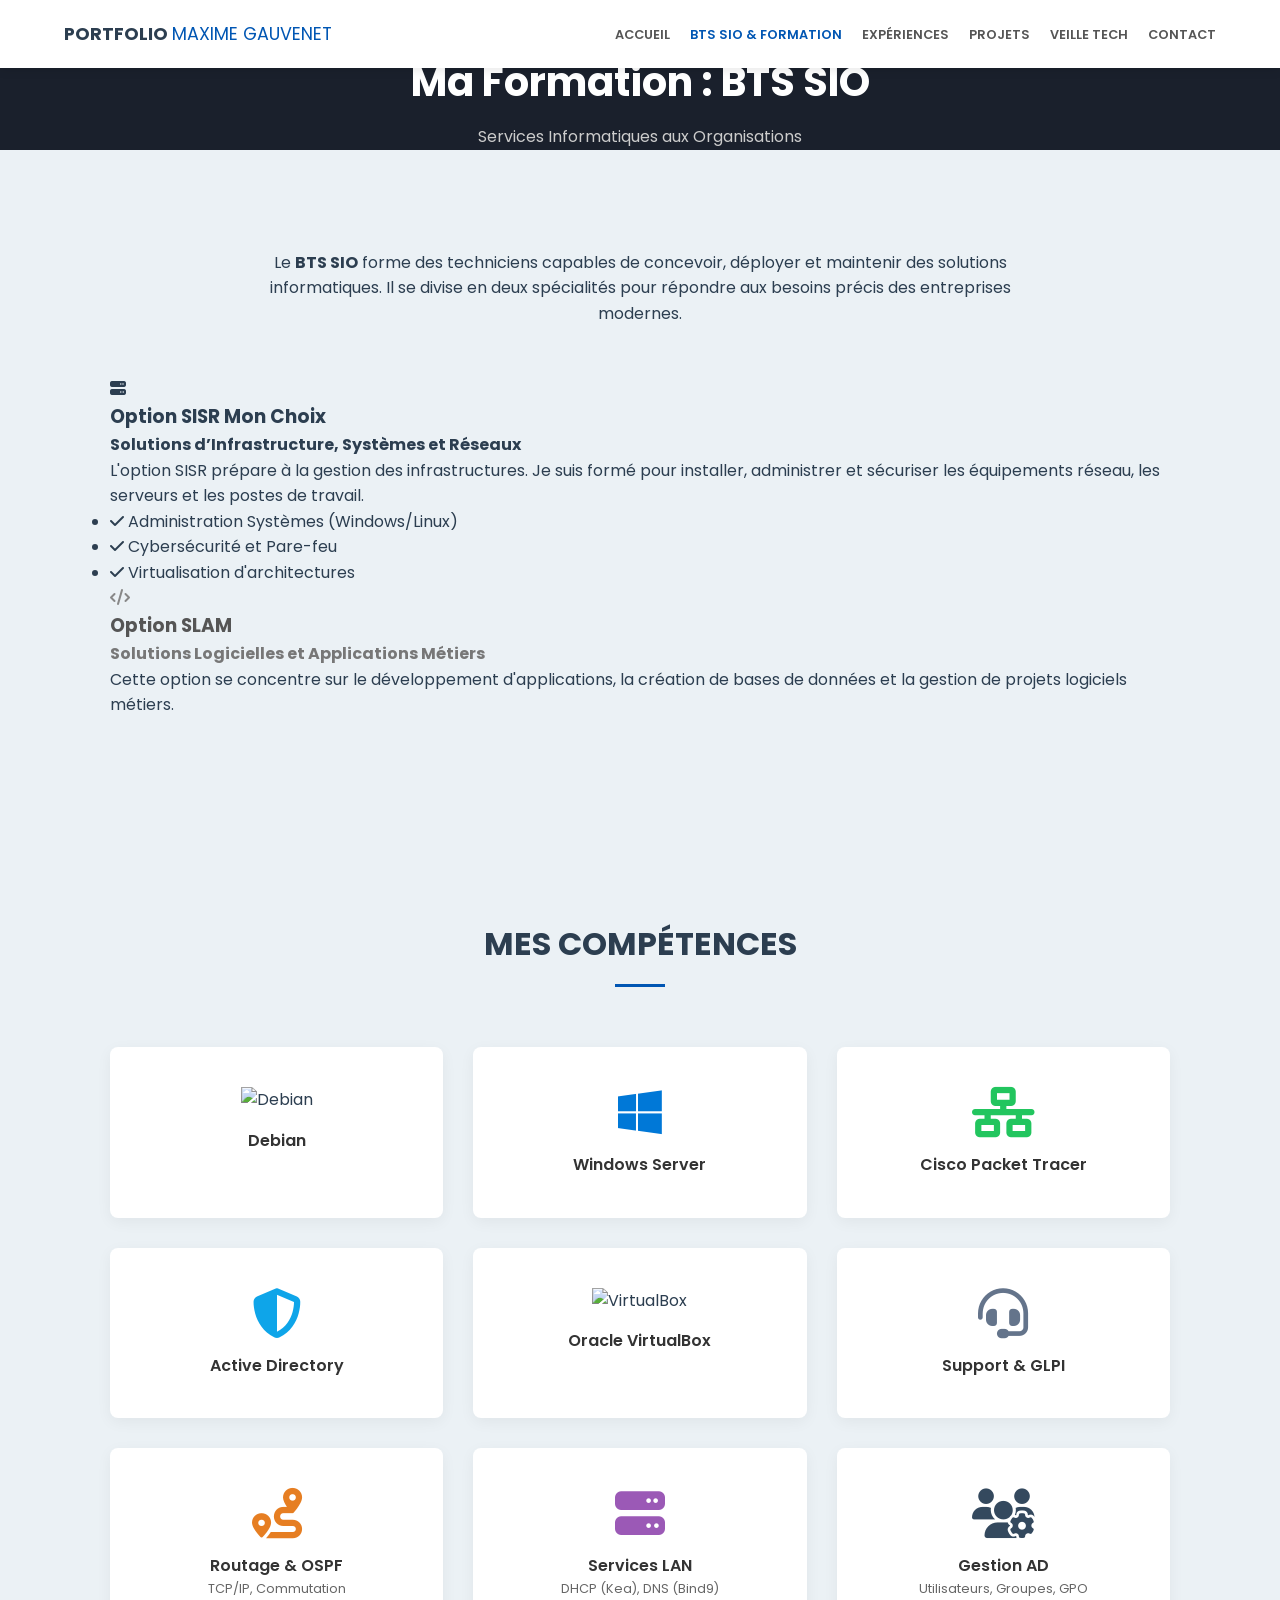
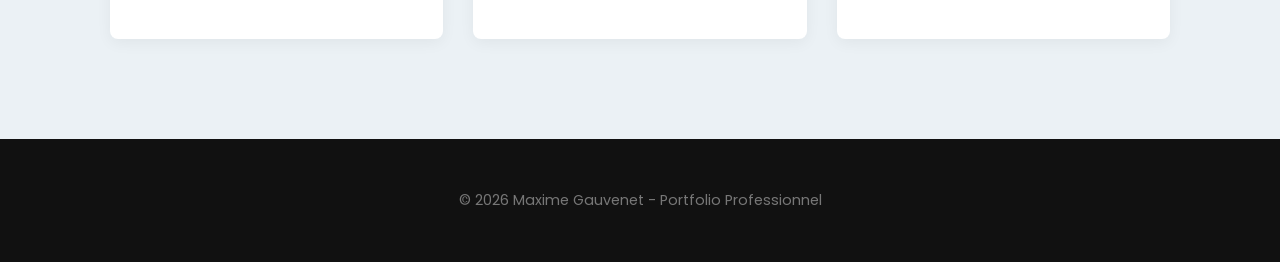
==== bts-sio.html @ 25371d7c "Add bts-sio.html for portfolio section" ====
<!DOCTYPE html>
<html lang="fr">
<head>
    <meta charset="UTF-8">
    <meta name="viewport" content="width=device-width, initial-scale=1.0">
    <title>Portfolio | Maxime GAUVENET - Formation</title>
    <link rel="stylesheet" href="style.css">
    <link href="https://fonts.googleapis.com/css2?family=Poppins:wght@300;400;600;700&display=swap" rel="stylesheet">
    <link rel="stylesheet" href="https://cdnjs.cloudflare.com/ajax/libs/font-awesome/6.4.0/css/all.min.css">
</head>
<body class="bg-alt">

    <nav class="navbar">
        <div class="logo">Portfolio <span>Maxime GAUVENET</span></div>
        <ul class="nav-links">
            <li><a href="index.html">ACCUEIL</a></li>
            <li><a href="bts-sio.html" style="color: var(--primary);">BTS SIO & FORMATION</a></li>
            <li><a href="experiences.html">EXPÉRIENCES</a></li>
            <li><a href="projets.html">PROJETS</a></li>
            <li><a href="veille.html">VEILLE TECH</a></li>
            <li><a href="contact.html" class="btn-nav">CONTACT</a></li>
        </ul>
    </nav>

    <section class="page-header bg-dark">
        <div class="container text-center">
            <h1 style="color: white; font-size: 2.5rem; margin-top: 50px;">Ma Formation : BTS SIO</h1>
            <p style="color: #ccc; margin-top: 10px;">Services Informatiques aux Organisations</p>
        </div>
    </section>

    <section class="section-padding">
        <div class="container">
            <div class="formation-intro" style="text-align: center; max-width: 800px; margin: 0 auto 50px auto;">
                <p>Le <strong>BTS SIO</strong> forme des techniciens capables de concevoir, déployer et maintenir des solutions informatiques. Il se divise en deux spécialités pour répondre aux besoins précis des entreprises modernes.</p>
            </div>
            
            <div class="formation-cards">
                <div class="formation-card highlighted-card">
                    <div class="card-icon"><i class="fas fa-server"></i></div>
                    <h3>Option SISR <span class="badge">Mon Choix</span></h3>
                    <h4>Solutions d’Infrastructure, Systèmes et Réseaux</h4>
                    <p>L'option SISR prépare à la gestion des infrastructures. Je suis formé pour installer, administrer et sécuriser les équipements réseau, les serveurs et les postes de travail.</p>
                    <ul class="formation-skills">
                        <li><i class="fas fa-check"></i> Administration Systèmes (Windows/Linux)</li>
                        <li><i class="fas fa-check"></i> Cybersécurité et Pare-feu</li>
                        <li><i class="fas fa-check"></i> Virtualisation d'architectures</li>
                    </ul>
                </div>
                
                <div class="formation-card">
                    <div class="card-icon" style="color: #888;"><i class="fas fa-code"></i></div>
                    <h3 style="color: #555;">Option SLAM</h3>
                    <h4 style="color: #777;">Solutions Logicielles et Applications Métiers</h4>
                    <p>Cette option se concentre sur le développement d'applications, la création de bases de données et la gestion de projets logiciels métiers.</p>
                </div>
            </div>
        </div>
    </section>

    <section class="section-padding bg-light">
        <div class="container text-center">
            <h2 class="section-title">Mes Compétences</h2>
            
            <div class="skills-grid">
                <div class="skill-card">
                    <img src="https://www.debian.org/logos/openlogo-nd-100.png" alt="Debian">
                    <span>Debian</span>
                </div>
                <div class="skill-card">
                    <i class="fab fa-windows" style="color:#0078d7"></i>
                    <span>Windows Server</span>
                </div>
                <div class="skill-card">
                    <i class="fas fa-network-wired" style="color:#22c55e"></i>
                    <span>Cisco Packet Tracer</span>
                </div>
                <div class="skill-card">
                    <i class="fas fa-shield-alt" style="color:#0ea5e9"></i>
                    <span>Active Directory</span>
                </div>
                <div class="skill-card">
                    <img src="https://upload.wikimedia.org/wikipedia/commons/d/d5/Virtualbox_logo.png" alt="VirtualBox">
                    <span>Oracle VirtualBox</span>
                </div>
                <div class="skill-card">
                    <i class="fas fa-headset" style="color:#64748b"></i>
                    <span>Support & GLPI</span>
                </div>
                <div class="skill-card">
                    <i class="fas fa-route" style="color:#e67e22"></i>
                    <span>Routage & OSPF<br><span style="font-size:0.8rem;font-weight:400;color:#666;">TCP/IP, Commutation</span></span>
                </div>
                <div class="skill-card">
                    <i class="fas fa-server" style="color:#9b59b6"></i>
                    <span>Services LAN<br><span style="font-size:0.8rem;font-weight:400;color:#666;">DHCP (Kea), DNS (Bind9)</span></span>
                </div>
                <div class="skill-card">
                    <i class="fas fa-users-cog" style="color:#34495e"></i>
                    <span>Gestion AD<br><span style="font-size:0.8rem;font-weight:400;color:#666;">Utilisateurs, Groupes, GPO</span></span>
                </div>
            </div>
        </div>
    </section>

    <footer>
        <p>&copy; 2026 Maxime Gauvenet - Portfolio Professionnel</p>
    </footer>

</body>
</html>
---- style.css ----
:root {
    --primary: #0056b3;
    --text: #2c3e50;
    --bg-light: #f4f7f6;
    --white: #ffffff;
}

* { margin: 0; padding: 0; box-sizing: border-box; scroll-behavior: smooth; }

body { font-family: 'Poppins', sans-serif; color: var(--text); line-height: 1.6; background: var(--bg-light); }

.container { max-width: 1100px; margin: auto; padding: 0 20px; }
.section-padding { padding: 100px 0; }
.bg-alt { background-color: #ebf1f5; }
.text-center { text-align: center; }

/* NAVBAR */
.navbar {
    position: fixed; top: 0; width: 100%; display: flex; justify-content: space-between;
    padding: 20px 5%; background: white; z-index: 1000; box-shadow: 0 2px 10px rgba(0,0,0,0.1);
}
.logo { font-weight: 700; text-transform: uppercase; font-size: 1.1rem; }
.logo span { color: var(--primary); font-weight: 400; }
.nav-links { display: flex; gap: 20px; list-style: none; align-items: center; }
.nav-links a { font-size: 0.8rem; font-weight: 600; text-decoration: none; color: #555; text-transform: uppercase; }
.nav-links a:hover { color: var(--primary); }

/* HERO : Image réseau plus visible (opacité réduite) */
.hero {
    height: 100vh; position: relative;
    background: url('https://images.unsplash.com/photo-1544197150-b99a580bb7a8?auto=format&fit=crop&w=1920&q=80') center/cover fixed;
    display: flex; align-items: center; justify-content: center; text-align: center; color: white;
}
.hero-overlay {
    position: absolute; top: 0; left: 0; width: 100%; height: 100%;
    background: rgba(0, 0, 0, 0.45); /* OPACITÉ RÉDUITE ICI POUR MIEUX VOIR LE FOND */
}
.hero-content { position: relative; z-index: 1; }
.hero h1 { font-size: 3.5rem; margin-bottom: 20px; font-weight: 700; }
.hero p { font-size: 1.2rem; max-width: 800px; margin-bottom: 40px; margin-left: auto; margin-right: auto; }

/* BOUTONS HERO */
.hero-btns { display: flex; gap: 20px; justify-content: center; }
.btn-primary { background: var(--primary); color: white; padding: 15px 35px; border-radius: 5px; text-decoration: none; font-weight: 600; transition: 0.3s; }
.btn-secondary { border: 2px solid white; color: white; padding: 13px 35px; border-radius: 5px; text-decoration: none; font-weight: 600; transition: 0.3s; }
.btn-primary:hover { background: #004494; }
.btn-secondary:hover { background: white; color: black; }

/* TITRES */
.section-title { font-size: 2rem; margin-bottom: 60px; text-transform: uppercase; position: relative; text-align: center; }
.section-title::after { content: ''; display: block; width: 50px; height: 3px; background: var(--primary); margin: 15px auto 0; }
.section-subtitle { text-align: center; margin-bottom: 40px; font-size: 1.1rem; max-width: 800px; margin-left: auto; margin-right: auto; }
.sub-section-title { font-size: 1.5rem; color: var(--primary); border-bottom: 2px solid #ddd; padding-bottom: 10px; margin-bottom: 30px; }

/* SKILLS : Grille propre */
.skills-grid { display: grid; grid-template-columns: repeat(3, 1fr); gap: 30px; margin-top: 20px; }
.skill-card { background: white; padding: 40px 20px; border-radius: 8px; box-shadow: 0 4px 15px rgba(0,0,0,0.05); text-align: center; }
.skill-card i { font-size: 50px; margin-bottom: 15px; }
.skill-card img { width: 50px; height: 50px; object-fit: contain; margin-bottom: 15px; }
.skill-card span { display: block; font-weight: 600; color: #333; }

/* EXPÉRIENCES PROFESSIONNELLES (Design Propre) */
.experience-list { display: flex; flex-direction: column; gap: 25px; }
.experience-card { background: white; border-radius: 8px; box-shadow: 0 4px 15px rgba(0,0,0,0.05); padding: 30px; border-left: 5px solid var(--primary); }
.work-card { border-left-color: #f59e0b; /* Jaune pour différencier l'emploi du stage */ } 
.exp-header { display: flex; align-items: center; gap: 20px; margin-bottom: 20px; border-bottom: 1px solid #eee; padding-bottom: 15px; }
.exp-logo { width: 60px; height: 60px; object-fit: cover; border-radius: 4px; }
.exp-title h4 { font-size: 1.2rem; color: #2c3e50; margin-bottom: 5px; }
.exp-date { font-size: 0.9rem; color: #7f8c8d; font-weight: 600; }
.exp-body p { margin-bottom: 10px; }
.exp-body ul { padding-left: 20px; color: #555; }
.exp-body li { margin-bottom: 8px; }

/* --- AJOUTS POUR LES PROJETS --- */
.project-list { display: grid; grid-template-columns: repeat(auto-fit, minmax(350px, 1fr)); gap: 30px; }
.project-simple-card { position: relative; padding-top: 50px; }
.project-icon { 
    position: absolute; top: -20px; left: 30px; 
    background: var(--primary); color: white; 
    width: 50px; height: 50px; border-radius: 8px; 
    display: flex; align-items: center; justify-content: center; 
    font-size: 1.5rem; box-shadow: 0 4px 10px rgba(0,86,179,0.3);
}
.project-simple-card h3 { color: #1e293b; margin-bottom: 15px; }
.project-simple-card ul { padding-left: 0; margin-top: 15px; list-style: none; }
.project-simple-card li { margin-bottom: 10px; color: #555; font-size: 0.95rem; display: flex; gap: 10px; align-items: flex-start; }
.project-simple-card li i { color: #22c55e; margin-top: 4px; }

/* Style pour l'image ajoutée dans la carte projet */
.project-img-demo {
    width: 100%;
    height: 180px;
    object-fit: cover;
    border-radius: 8px;
    margin-bottom: 20px;
    box-shadow: 0 2px 5px rgba(0,0,0,0.1);
}

/* --- AJOUTS POUR LA VEILLE TECHNOLOGIQUE --- */
.veille-intro { border-left: 5px solid var(--primary); margin-bottom: 40px; padding: 30px 40px; }
.veille-header { display: flex; align-items: center; gap: 20px; margin-bottom: 30px; border-bottom: 1px solid #eee; padding-bottom: 20px; }
.veille-icon { font-size: 2.5rem; color: var(--primary); }
.veille-header h3 { font-size: 1.8rem; color: #1e293b; margin-bottom: 5px; }
.veille-subtitle { font-size: 1rem; color: #64748b; font-weight: 600; }

.veille-content { display: flex; flex-direction: column; gap: 25px; }
.veille-text-block h4 { color: var(--primary); margin-bottom: 10px; font-size: 1.1rem; }
.veille-text-block p { text-align: justify; color: #475569; }
.veille-text-block ul { padding-left: 20px; margin-top: 10px; color: #475569; }
.veille-text-block li { margin-bottom: 8px; }

.veille-articles-grid { display: grid; grid-template-columns: repeat(auto-fit, minmax(300px, 1fr)); gap: 30px; }
.veille-article-card { 
    background: white; padding: 30px; border-radius: 12px; 
    border-top: 4px solid var(--primary); box-shadow: 0 4px 20px rgba(0,0,0,0.05); 
    display: flex; flex-direction: column; transition: transform 0.3s ease, box-shadow 0.3s ease; 
}
.veille-article-card:hover { transform: translateY(-5px); box-shadow: 0 8px 30px rgba(0,0,0,0.1); }

.article-date { 
    display: inline-block; background: #e0f2fe; color: #0284c7; 
    padding: 6px 16px; border-radius: 20px; font-size: 0.8rem; 
    font-weight: 700; margin-bottom: 20px; align-self: flex-start; text-transform: uppercase;
}
.veille-article-card h4 { font-size: 1.2rem; color: #1e293b; margin-bottom: 15px; line-height: 1.4; }
.article-source { font-size: 0.85rem; color: #64748b; font-weight: 600; margin-bottom: 15px; }
.article-desc { font-size: 0.95rem; color: #475569; margin-bottom: 25px; flex-grow: 1; text-align: justify; line-height: 1.6; }

.article-link { 
    color: var(--primary); font-weight: 600; font-size: 0.9rem; 
    text-decoration: none; display: inline-flex; align-items: center; gap: 8px; 
    transition: 0.2s;
}
.article-link:hover { color: #003d80; gap: 12px; }

/* --- AJOUTS IMAGES PROJETS ET VEILLE --- */
.project-img-demo {
    width: 100%;
    height: 250px;
    object-fit: cover;
    border-radius: 8px;
    margin: 20px 0;
    box-shadow: 0 4px 10px rgba(0,0,0,0.1);
}

.veille-img {
    width: 100%;
    max-height: 350px;
    object-fit: cover;
    border-radius: 8px;
    margin: 30px 0;
    box-shadow: 0 4px 15px rgba(0,0,0,0.1);
}

.contact-links {
    display: flex;
    justify-content: center;
    align-items: center;
    gap: 30px;
    margin-top: 30px;
    flex-wrap: wrap;
}

.contact-links a {
    color: white;
    text-decoration: none;
    font-size: 1.1rem;
    transition: 0.3s;
}

.contact-links a:hover {
    color: var(--primary);
}

/* Style spécifique pour le bouton CV */
.btn-cv {
    background: var(--primary);
    padding: 12px 25px;
    border-radius: 5px;
    font-weight: 600;
    display: inline-flex;
    align-items: center;
    gap: 10px;
    border: 2px solid var(--primary);
}

.btn-cv:hover {
    background: transparent !important;
    color: white !important;
}

/* --- SECTION A PROPOS (2 COLONNES) --- */
.about-layout {
    display: flex;
    gap: 40px;
    align-items: center;
    flex-wrap: wrap;
    margin-top: 30px;
}

.about-text {
    flex: 1;
    min-width: 300px;
    text-align: left;
}

.about-stats {
    flex: 1;
    min-width: 300px;
    display: grid;
    grid-template-columns: repeat(2, 1fr);
    gap: 20px;
}

.stat-box {
    background: var(--alt);
    padding: 25px 15px;
    border-radius: 10px;
    text-align: center;
    box-shadow: 0 4px 10px rgba(0,0,0,0.05);
    border-bottom: 3px solid var(--primary);
}

.stat-box i {
    font-size: 2rem;
    color: var(--primary);
    margin-bottom: 10px;
}

.stat-box h3 {
    font-size: 1.8rem;
    margin: 5px 0;
    color: var(--dark);
}

.stat-box p {
    font-size: 0.9rem;
    margin: 0;
    color: #666;
    font-weight: 600;
}

/* --- EXPERIENCES : METAS & ACTIVITES --- */
.job-meta {
    display: flex;
    justify-content: space-between;
    align-items: center;
    flex-wrap: wrap;
    margin-bottom: 15px;
    border-bottom: 1px solid #eee;
    padding-bottom: 10px;
}

.company-link {
    color: var(--primary);
    text-decoration: none;
    font-size: 0.9rem;
    font-weight: 600;
    display: flex;
    align-items: center;
    gap: 5px;
}

.company-link:hover {
    text-decoration: underline;
}

.activity-list {
    display: flex;
    flex-direction: column;
    gap: 15px;
}

.activity-item {
    display: flex;
    align-items: center;
    gap: 15px;
    background: #fdfdfd;
    padding: 10px;
    border-radius: 8px;
    border: 1px solid #f0f0f0;
}

.activity-item img {
    width: 90px;
    height: 70px;
    object-fit: cover;
    border-radius: 5px;
}

.activity-item p {
    margin: 0;
    font-size: 0.95rem;
}

/* --- EXPERIENCES : SOUS-SECTIONS INFOMAX --- */
.custom-subtitle {
    margin-top: 30px;
    margin-bottom: 15px;
    color: var(--dark);
    font-size: 1.1rem;
    border-left: 3px solid var(--primary);
    padding-left: 10px;
}

.gallery-grid {
    display: grid;
    grid-template-columns: repeat(auto-fit, minmax(150px, 1fr));
    gap: 15px;
}

.gallery-grid img {
    width: 100%;
    height: 150px;
    object-fit: cover;
    border-radius: 8px;
    box-shadow: 0 2px 5px rgba(0,0,0,0.1);
}

.tools-grid {
    display: grid;
    grid-template-columns: repeat(auto-fit, minmax(120px, 1fr));
    gap: 15px;
}

.tool-card {
    background: #fff;
    padding: 10px;
    border-radius: 8px;
    border: 1px solid #eee;
    text-align: center;
    display: flex;
    flex-direction: column;
    align-items: center;
    gap: 10px;
}

.tool-card img {
    width: 60px;
    height: 60px;
    object-fit: contain;
}

.tool-card span {
    font-size: 0.85rem;
    font-weight: 600;
}

/* --- VEILLE : BOUTON RSS --- */
.btn-rss {
    background-color: #f26522; /* Couleur officielle RSS */
    color: white;
    padding: 8px 15px;
    border-radius: 5px;
    text-decoration: none;
    font-weight: bold;
    font-size: 0.9rem;
    display: inline-flex;
    align-items: center;
    gap: 8px;
    transition: 0.3s;
}

.btn-rss:hover {
    background-color: #d9561b;
    color: white;
}

/* Rendre l'image de la veille de nouveau propre si nécessaire */
.veille-img {
    width: 100%;
    max-height: 350px;
    object-fit: cover;
    border-radius: 8px;
    margin: 30px 0;
    box-shadow: 0 4px 15px rgba(0,0,0,0.1);
}

/* CLASSE POUR CACHER LES INFOS SENSIBLES */
.redacted { color: #e74c3c; font-weight: bold; background: #fadbd8; padding: 2px 6px; border-radius: 3px; }

/* BTS CARDS */
.bts-options { display: grid; grid-template-columns: 1fr 1fr; gap: 40px; }
.bts-card { background: white; border-radius: 10px; overflow: hidden; box-shadow: 0 5px 15px rgba(0,0,0,0.05); }
.bts-card img { width: 100%; height: 250px; object-fit: cover; }
.bts-card h3 { padding: 20px; color: var(--primary); }
.bts-card p { padding: 0 20px 20px; font-size: 0.95rem; text-align: justify; }

/* DIVERS */
.info-block, .project-simple-card { background: white; padding: 40px; border-radius: 8px; box-shadow: 0 2px 10px rgba(0,0,0,0.05); }
.timeline { border-left: 3px solid var(--primary); padding-left: 30px; text-align: left; max-width: 800px; margin: auto; }
.timeline-item { margin-bottom: 40px; }
.timeline-date { font-weight: 700; color: var(--primary); }

.bg-dark { background: #1a202c; color: white; }
.contact-links { display: flex; justify-content: center; gap: 40px; margin-top: 30px; }
.contact-links a { color: white; text-decoration: none; font-size: 1.2rem; }

footer { padding: 50px; background: #111; color: #777; text-align: center; font-size: 0.9rem; }
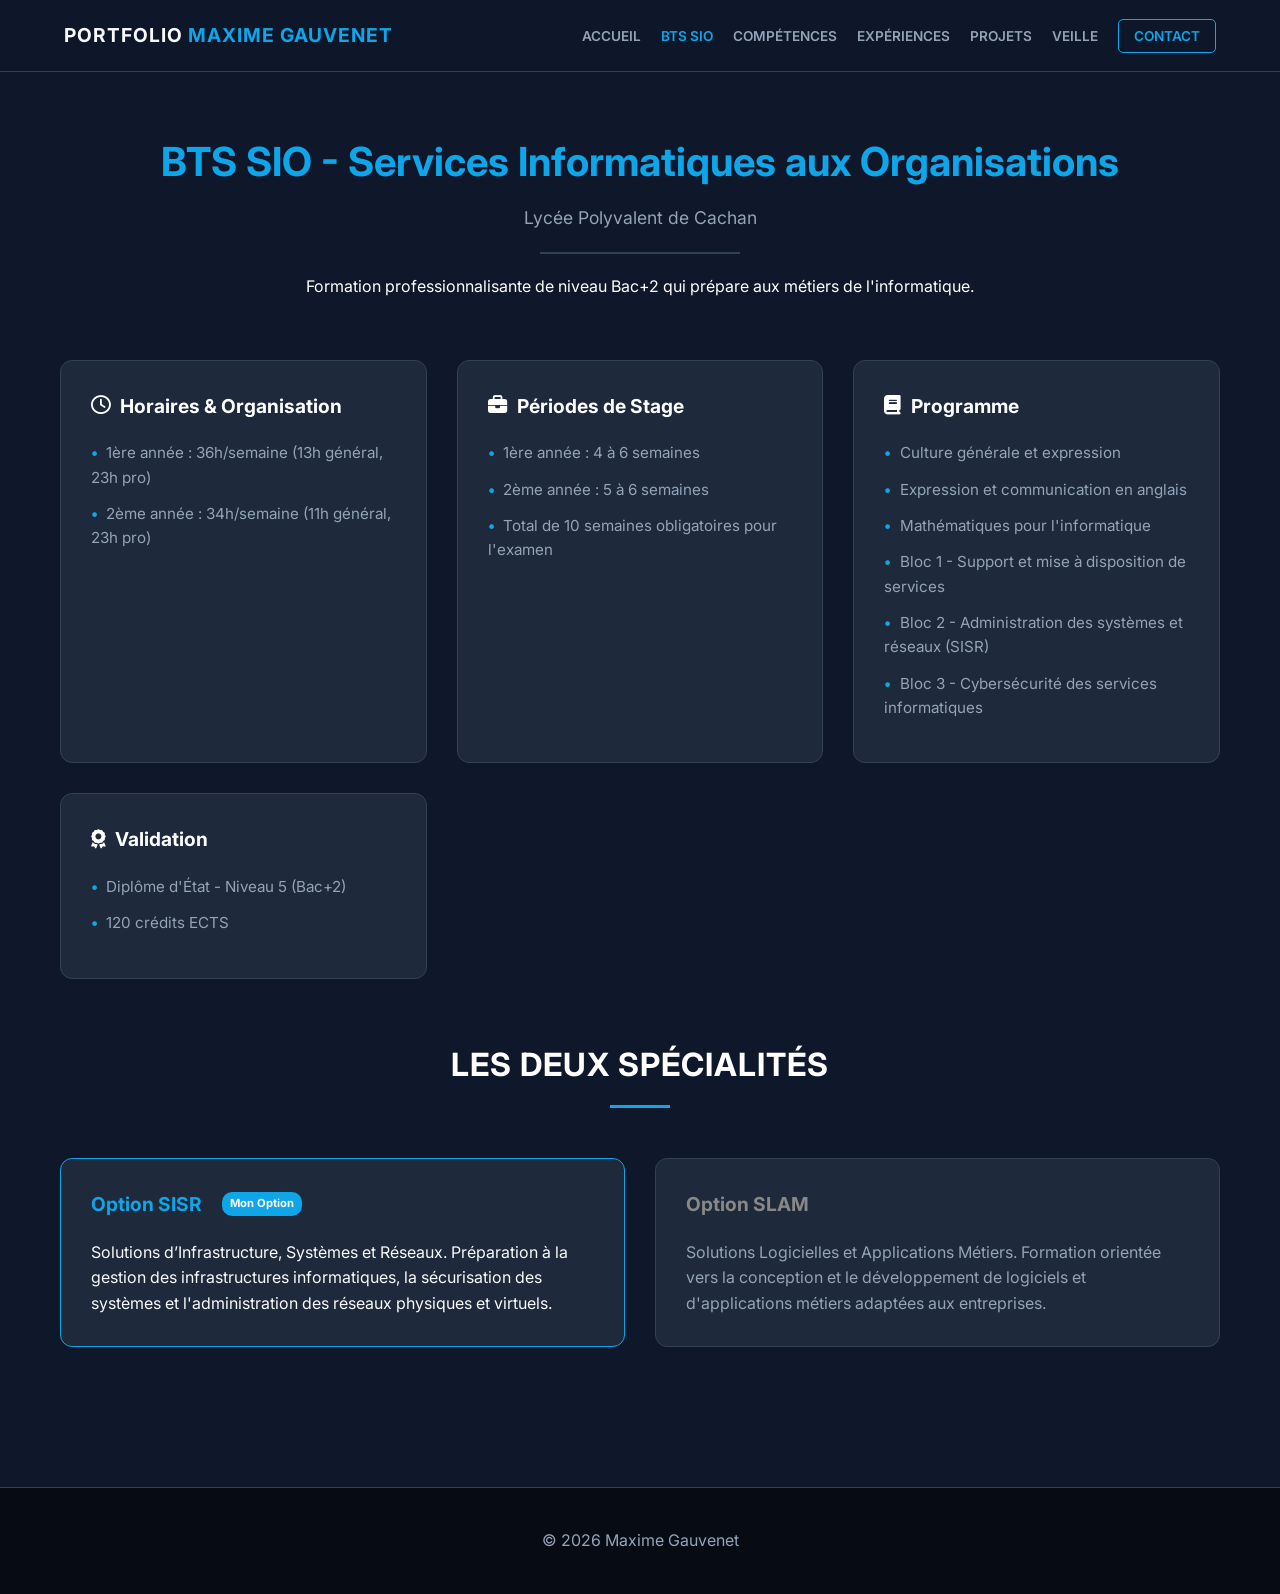
==== commit 47a999c6: "Update title and content for BTS SIO page" ====
--- a/bts-sio.html
+++ b/bts-sio.html
@@ -3,109 +3,84 @@
 <head>
     <meta charset="UTF-8">
     <meta name="viewport" content="width=device-width, initial-scale=1.0">
-    <title>Portfolio | Maxime GAUVENET - Formation</title>
+    <title>Portfolio | Maxime GAUVENET - BTS SIO</title>
     <link rel="stylesheet" href="style.css">
-    <link href="https://fonts.googleapis.com/css2?family=Poppins:wght@300;400;600;700&display=swap" rel="stylesheet">
     <link rel="stylesheet" href="https://cdnjs.cloudflare.com/ajax/libs/font-awesome/6.4.0/css/all.min.css">
 </head>
-<body class="bg-alt">
+<body>
 
     <nav class="navbar">
         <div class="logo">Portfolio <span>Maxime GAUVENET</span></div>
         <ul class="nav-links">
             <li><a href="index.html">ACCUEIL</a></li>
-            <li><a href="bts-sio.html" style="color: var(--primary);">BTS SIO & FORMATION</a></li>
+            <li><a href="bts-sio.html" class="active">BTS SIO</a></li>
+            <li><a href="competences.html">COMPÉTENCES</a></li>
             <li><a href="experiences.html">EXPÉRIENCES</a></li>
             <li><a href="projets.html">PROJETS</a></li>
-            <li><a href="veille.html">VEILLE TECH</a></li>
+            <li><a href="veille.html">VEILLE</a></li>
             <li><a href="contact.html" class="btn-nav">CONTACT</a></li>
         </ul>
     </nav>
 
-    <section class="page-header bg-dark">
-        <div class="container text-center">
-            <h1 style="color: white; font-size: 2.5rem; margin-top: 50px;">Ma Formation : BTS SIO</h1>
-            <p style="color: #ccc; margin-top: 10px;">Services Informatiques aux Organisations</p>
-        </div>
-    </section>
+    <section class="section-padding" style="margin-top: 50px;">
+        <div class="container">
+            <div style="text-align: center; margin-bottom: 60px;">
+                <h1 style="font-size: 2.5rem; color: var(--primary);">BTS SIO - Services Informatiques aux Organisations</h1>
+                <p style="color: var(--text-muted); font-size: 1.1rem; margin-top: 10px;">Lycée Polyvalent de Cachan</p>
+                <hr style="width: 200px; border: 1px solid var(--border); margin: 20px auto;">
+                <p style="color: white;">Formation professionnalisante de niveau Bac+2 qui prépare aux métiers de l'informatique.</p>
+            </div>
 
-    <section class="section-padding">
-        <div class="container">
-            <div class="formation-intro" style="text-align: center; max-width: 800px; margin: 0 auto 50px auto;">
-                <p>Le <strong>BTS SIO</strong> forme des techniciens capables de concevoir, déployer et maintenir des solutions informatiques. Il se divise en deux spécialités pour répondre aux besoins précis des entreprises modernes.</p>
-            </div>
-            
-            <div class="formation-cards">
-                <div class="formation-card highlighted-card">
-                    <div class="card-icon"><i class="fas fa-server"></i></div>
-                    <h3>Option SISR <span class="badge">Mon Choix</span></h3>
-                    <h4>Solutions d’Infrastructure, Systèmes et Réseaux</h4>
-                    <p>L'option SISR prépare à la gestion des infrastructures. Je suis formé pour installer, administrer et sécuriser les équipements réseau, les serveurs et les postes de travail.</p>
-                    <ul class="formation-skills">
-                        <li><i class="fas fa-check"></i> Administration Systèmes (Windows/Linux)</li>
-                        <li><i class="fas fa-check"></i> Cybersécurité et Pare-feu</li>
-                        <li><i class="fas fa-check"></i> Virtualisation d'architectures</li>
+            <div class="formation-blocks">
+                <div class="formation-block">
+                    <h3><i class="far fa-clock"></i> Horaires & Organisation</h3>
+                    <ul>
+                        <li>1ère année : 36h/semaine (13h général, 23h pro)</li>
+                        <li>2ème année : 34h/semaine (11h général, 23h pro)</li>
                     </ul>
                 </div>
-                
-                <div class="formation-card">
-                    <div class="card-icon" style="color: #888;"><i class="fas fa-code"></i></div>
-                    <h3 style="color: #555;">Option SLAM</h3>
-                    <h4 style="color: #777;">Solutions Logicielles et Applications Métiers</h4>
-                    <p>Cette option se concentre sur le développement d'applications, la création de bases de données et la gestion de projets logiciels métiers.</p>
+                <div class="formation-block">
+                    <h3><i class="fas fa-briefcase"></i> Périodes de Stage</h3>
+                    <ul>
+                        <li>1ère année : 4 à 6 semaines</li>
+                        <li>2ème année : 5 à 6 semaines</li>
+                        <li>Total de 10 semaines obligatoires pour l'examen</li>
+                    </ul>
+                </div>
+                <div class="formation-block">
+                    <h3><i class="fas fa-book"></i> Programme</h3>
+                    <ul>
+                        <li>Culture générale et expression</li>
+                        <li>Expression et communication en anglais</li>
+                        <li>Mathématiques pour l'informatique</li>
+                        <li>Bloc 1 - Support et mise à disposition de services</li>
+                        <li>Bloc 2 - Administration des systèmes et réseaux (SISR)</li>
+                        <li>Bloc 3 - Cybersécurité des services informatiques</li>
+                    </ul>
+                </div>
+                <div class="formation-block">
+                    <h3><i class="fas fa-award"></i> Validation</h3>
+                    <ul>
+                        <li>Diplôme d'État - Niveau 5 (Bac+2)</li>
+                        <li>120 crédits ECTS</li>
+                    </ul>
+                </div>
+            </div>
+
+            <h2 class="section-title">Les deux spécialités</h2>
+            <div class="formation-blocks" style="grid-template-columns: 1fr 1fr;">
+                <div class="formation-block" style="border-color: var(--primary);">
+                    <h3 style="color: var(--primary);">Option SISR <span style="background:var(--primary);color:white;font-size:0.7rem;padding:3px 8px;border-radius:10px;margin-left:10px;">Mon Option</span></h3>
+                    <p>Solutions d’Infrastructure, Systèmes et Réseaux. Préparation à la gestion des infrastructures informatiques, la sécurisation des systèmes et l'administration des réseaux physiques et virtuels.</p>
+                </div>
+                <div class="formation-block">
+                    <h3 style="color: #888;">Option SLAM</h3>
+                    <p style="color: var(--text-muted);">Solutions Logicielles et Applications Métiers. Formation orientée vers la conception et le développement de logiciels et d'applications métiers adaptées aux entreprises.</p>
                 </div>
             </div>
         </div>
     </section>
 
-    <section class="section-padding bg-light">
-        <div class="container text-center">
-            <h2 class="section-title">Mes Compétences</h2>
-            
-            <div class="skills-grid">
-                <div class="skill-card">
-                    <img src="https://www.debian.org/logos/openlogo-nd-100.png" alt="Debian">
-                    <span>Debian</span>
-                </div>
-                <div class="skill-card">
-                    <i class="fab fa-windows" style="color:#0078d7"></i>
-                    <span>Windows Server</span>
-                </div>
-                <div class="skill-card">
-                    <i class="fas fa-network-wired" style="color:#22c55e"></i>
-                    <span>Cisco Packet Tracer</span>
-                </div>
-                <div class="skill-card">
-                    <i class="fas fa-shield-alt" style="color:#0ea5e9"></i>
-                    <span>Active Directory</span>
-                </div>
-                <div class="skill-card">
-                    <img src="https://upload.wikimedia.org/wikipedia/commons/d/d5/Virtualbox_logo.png" alt="VirtualBox">
-                    <span>Oracle VirtualBox</span>
-                </div>
-                <div class="skill-card">
-                    <i class="fas fa-headset" style="color:#64748b"></i>
-                    <span>Support & GLPI</span>
-                </div>
-                <div class="skill-card">
-                    <i class="fas fa-route" style="color:#e67e22"></i>
-                    <span>Routage & OSPF<br><span style="font-size:0.8rem;font-weight:400;color:#666;">TCP/IP, Commutation</span></span>
-                </div>
-                <div class="skill-card">
-                    <i class="fas fa-server" style="color:#9b59b6"></i>
-                    <span>Services LAN<br><span style="font-size:0.8rem;font-weight:400;color:#666;">DHCP (Kea), DNS (Bind9)</span></span>
-                </div>
-                <div class="skill-card">
-                    <i class="fas fa-users-cog" style="color:#34495e"></i>
-                    <span>Gestion AD<br><span style="font-size:0.8rem;font-weight:400;color:#666;">Utilisateurs, Groupes, GPO</span></span>
-                </div>
-            </div>
-        </div>
-    </section>
-
-    <footer>
-        <p>&copy; 2026 Maxime Gauvenet - Portfolio Professionnel</p>
-    </footer>
-
+    <footer><p>&copy; 2026 Maxime Gauvenet</p></footer>
 </body>
 </html>
--- a/style.css
+++ b/style.css
@@ -1,399 +1,131 @@
+@import url('https://fonts.googleapis.com/css2?family=Inter:wght@300;400;500;600;700&display=swap');
+
 :root {
-    --primary: #0056b3;
-    --text: #2c3e50;
-    --bg-light: #f4f7f6;
-    --white: #ffffff;
+    --primary: #0ea5e9; /* Bleu cyan moderne */
+    --primary-hover: #0284c7;
+    --bg-dark: #0f172a; /* Fond principal très sombre */
+    --bg-card: #1e293b; /* Fond des cartes un peu plus clair */
+    --text-main: #f8fafc; /* Texte blanc cassé */
+    --text-muted: #94a3b8; /* Texte gris clair */
+    --border: #334155;
 }
 
-* { margin: 0; padding: 0; box-sizing: border-box; scroll-behavior: smooth; }
+* { margin: 0; padding: 0; box-sizing: border-box; scroll-behavior: smooth; font-family: 'Inter', sans-serif; }
 
-body { font-family: 'Poppins', sans-serif; color: var(--text); line-height: 1.6; background: var(--bg-light); }
+body { background-color: var(--bg-dark); color: var(--text-main); line-height: 1.6; }
 
-.container { max-width: 1100px; margin: auto; padding: 0 20px; }
-.section-padding { padding: 100px 0; }
-.bg-alt { background-color: #ebf1f5; }
+.container { max-width: 1200px; margin: auto; padding: 0 20px; }
+.section-padding { padding: 80px 0; }
 .text-center { text-align: center; }
+.bg-alt { background-color: #0b1120; } /* Variante de fond */
 
-/* NAVBAR */
-.navbar {
-    position: fixed; top: 0; width: 100%; display: flex; justify-content: space-between;
-    padding: 20px 5%; background: white; z-index: 1000; box-shadow: 0 2px 10px rgba(0,0,0,0.1);
-}
-.logo { font-weight: 700; text-transform: uppercase; font-size: 1.1rem; }
-.logo span { color: var(--primary); font-weight: 400; }
+/* NAVBAR SOMBRE */
+.navbar { position: fixed; top: 0; width: 100%; display: flex; justify-content: space-between; padding: 20px 5%; background: rgba(15, 23, 42, 0.95); backdrop-filter: blur(10px); z-index: 1000; border-bottom: 1px solid var(--border); }
+.logo { font-weight: 700; text-transform: uppercase; font-size: 1.2rem; letter-spacing: 1px; }
+.logo span { color: var(--primary); }
 .nav-links { display: flex; gap: 20px; list-style: none; align-items: center; }
-.nav-links a { font-size: 0.8rem; font-weight: 600; text-decoration: none; color: #555; text-transform: uppercase; }
-.nav-links a:hover { color: var(--primary); }
+.nav-links a { font-size: 0.85rem; font-weight: 600; text-decoration: none; color: var(--text-muted); text-transform: uppercase; transition: 0.3s; }
+.nav-links a:hover, .nav-links a.active { color: var(--primary); }
+.btn-nav { border: 1px solid var(--primary); padding: 8px 15px; border-radius: 5px; color: var(--primary) !important; }
+.btn-nav:hover { background: var(--primary); color: white !important; }
 
-/* HERO : Image réseau plus visible (opacité réduite) */
-.hero {
-    height: 100vh; position: relative;
-    background: url('https://images.unsplash.com/photo-1544197150-b99a580bb7a8?auto=format&fit=crop&w=1920&q=80') center/cover fixed;
-    display: flex; align-items: center; justify-content: center; text-align: center; color: white;
-}
-.hero-overlay {
-    position: absolute; top: 0; left: 0; width: 100%; height: 100%;
-    background: rgba(0, 0, 0, 0.45); /* OPACITÉ RÉDUITE ICI POUR MIEUX VOIR LE FOND */
-}
+/* HERO / ACCUEIL */
+.hero { height: 100vh; position: relative; background: url('https://images.unsplash.com/photo-1550751827-4bd374c3f58b?auto=format&fit=crop&w=1920&q=80') center/cover fixed; display: flex; align-items: center; justify-content: center; text-align: center; }
+.hero-overlay { position: absolute; top: 0; left: 0; width: 100%; height: 100%; background: rgba(15, 23, 42, 0.8); }
 .hero-content { position: relative; z-index: 1; }
 .hero h1 { font-size: 3.5rem; margin-bottom: 20px; font-weight: 700; }
-.hero p { font-size: 1.2rem; max-width: 800px; margin-bottom: 40px; margin-left: auto; margin-right: auto; }
+.hero p { font-size: 1.2rem; color: var(--text-muted); margin-bottom: 40px; }
+.hero-btns { display: flex; gap: 20px; justify-content: center; flex-wrap: wrap; }
+.btn-primary, .btn-secondary, .btn-cv { padding: 12px 25px; border-radius: 5px; font-weight: 600; text-decoration: none; transition: 0.3s; display: inline-flex; align-items: center; gap: 10px; }
+.btn-primary { background: var(--primary); color: white; border: 1px solid var(--primary); }
+.btn-primary:hover { background: var(--primary-hover); }
+.btn-secondary { background: transparent; color: white; border: 1px solid var(--text-muted); }
+.btn-secondary:hover { border-color: white; }
+.btn-cv { background: transparent; color: var(--primary); border: 1px solid var(--primary); }
+.btn-cv:hover { background: rgba(14, 165, 233, 0.1); }
 
-/* BOUTONS HERO */
-.hero-btns { display: flex; gap: 20px; justify-content: center; }
-.btn-primary { background: var(--primary); color: white; padding: 15px 35px; border-radius: 5px; text-decoration: none; font-weight: 600; transition: 0.3s; }
-.btn-secondary { border: 2px solid white; color: white; padding: 13px 35px; border-radius: 5px; text-decoration: none; font-weight: 600; transition: 0.3s; }
-.btn-primary:hover { background: #004494; }
-.btn-secondary:hover { background: white; color: black; }
+/* TITRES DE SECTIONS */
+.section-title { font-size: 2rem; margin-bottom: 50px; text-transform: uppercase; letter-spacing: 1px; color: white; text-align: center; }
+.section-title::after { content: ''; display: block; width: 60px; height: 3px; background: var(--primary); margin: 15px auto 0; }
+.sub-section-title { font-size: 1.5rem; color: var(--primary); margin-bottom: 30px; border-bottom: 1px solid var(--border); padding-bottom: 10px; }
 
-/* TITRES */
-.section-title { font-size: 2rem; margin-bottom: 60px; text-transform: uppercase; position: relative; text-align: center; }
-.section-title::after { content: ''; display: block; width: 50px; height: 3px; background: var(--primary); margin: 15px auto 0; }
-.section-subtitle { text-align: center; margin-bottom: 40px; font-size: 1.1rem; max-width: 800px; margin-left: auto; margin-right: auto; }
-.sub-section-title { font-size: 1.5rem; color: var(--primary); border-bottom: 2px solid #ddd; padding-bottom: 10px; margin-bottom: 30px; }
+/* À PROPOS (Stats) */
+.about-layout { display: flex; gap: 40px; align-items: center; flex-wrap: wrap; }
+.about-text { flex: 1; min-width: 300px; color: var(--text-muted); }
+.about-stats { flex: 1; min-width: 300px; display: grid; grid-template-columns: repeat(2, 1fr); gap: 20px; }
+.stat-box { background: var(--bg-card); padding: 30px 20px; border-radius: 10px; text-align: center; border: 1px solid var(--border); }
+.stat-box i { font-size: 2.5rem; color: var(--primary); margin-bottom: 15px; }
+.stat-box h3 { font-size: 2rem; margin: 0; color: white; }
+.stat-box p { font-size: 0.9rem; color: var(--text-muted); text-transform: uppercase; margin-top: 5px; }
 
-/* SKILLS : Grille propre */
-.skills-grid { display: grid; grid-template-columns: repeat(3, 1fr); gap: 30px; margin-top: 20px; }
-.skill-card { background: white; padding: 40px 20px; border-radius: 8px; box-shadow: 0 4px 15px rgba(0,0,0,0.05); text-align: center; }
-.skill-card i { font-size: 50px; margin-bottom: 15px; }
-.skill-card img { width: 50px; height: 50px; object-fit: contain; margin-bottom: 15px; }
-.skill-card span { display: block; font-weight: 600; color: #333; }
+/* BTS SIO - INSPIRATION MAMADOU */
+.formation-blocks { display: grid; grid-template-columns: repeat(auto-fit, minmax(350px, 1fr)); gap: 30px; margin-bottom: 60px; }
+.formation-block { background: var(--bg-card); padding: 30px; border-radius: 12px; border: 1px solid var(--border); }
+.formation-block h3 { color: white; margin-bottom: 20px; display: flex; align-items: center; gap: 10px; font-size: 1.2rem; }
+.formation-block ul { list-style: none; padding-left: 0; color: var(--text-muted); }
+.formation-block li { margin-bottom: 12px; font-size: 0.95rem; }
+.formation-block li::before { content: '•'; color: var(--primary); font-weight: bold; display: inline-block; width: 1em; }
 
-/* EXPÉRIENCES PROFESSIONNELLES (Design Propre) */
-.experience-list { display: flex; flex-direction: column; gap: 25px; }
-.experience-card { background: white; border-radius: 8px; box-shadow: 0 4px 15px rgba(0,0,0,0.05); padding: 30px; border-left: 5px solid var(--primary); }
-.work-card { border-left-color: #f59e0b; /* Jaune pour différencier l'emploi du stage */ } 
-.exp-header { display: flex; align-items: center; gap: 20px; margin-bottom: 20px; border-bottom: 1px solid #eee; padding-bottom: 15px; }
-.exp-logo { width: 60px; height: 60px; object-fit: cover; border-radius: 4px; }
-.exp-title h4 { font-size: 1.2rem; color: #2c3e50; margin-bottom: 5px; }
-.exp-date { font-size: 0.9rem; color: #7f8c8d; font-weight: 600; }
-.exp-body p { margin-bottom: 10px; }
-.exp-body ul { padding-left: 20px; color: #555; }
-.exp-body li { margin-bottom: 8px; }
+/* COMPÉTENCES */
+.skills-grid { display: grid; grid-template-columns: repeat(3, 1fr); gap: 30px; margin-top: 30px; }
+.skill-card { background: var(--bg-card); padding: 40px 20px; border-radius: 12px; text-align: center; border: 1px solid var(--border); transition: 0.3s; }
+.skill-card:hover { border-color: var(--primary); transform: translateY(-5px); }
+.skill-card i { font-size: 50px; margin-bottom: 20px; color: white; }
+.skill-card img { width: 50px; height: 50px; object-fit: contain; margin-bottom: 20px; }
+.skill-card span { display: block; font-weight: 600; color: white; font-size: 1.1rem; }
 
-/* --- AJOUTS POUR LES PROJETS --- */
-.project-list { display: grid; grid-template-columns: repeat(auto-fit, minmax(350px, 1fr)); gap: 30px; }
-.project-simple-card { position: relative; padding-top: 50px; }
-.project-icon { 
-    position: absolute; top: -20px; left: 30px; 
-    background: var(--primary); color: white; 
-    width: 50px; height: 50px; border-radius: 8px; 
-    display: flex; align-items: center; justify-content: center; 
-    font-size: 1.5rem; box-shadow: 0 4px 10px rgba(0,86,179,0.3);
-}
-.project-simple-card h3 { color: #1e293b; margin-bottom: 15px; }
-.project-simple-card ul { padding-left: 0; margin-top: 15px; list-style: none; }
-.project-simple-card li { margin-bottom: 10px; color: #555; font-size: 0.95rem; display: flex; gap: 10px; align-items: flex-start; }
-.project-simple-card li i { color: #22c55e; margin-top: 4px; }
+/* EXPÉRIENCES - NOUVEAU LAYOUT DES TACHES */
+.experience-list { display: flex; flex-direction: column; gap: 40px; }
+.experience-card { background: var(--bg-card); border-radius: 12px; padding: 30px; border: 1px solid var(--border); }
+.exp-header { display: flex; align-items: center; gap: 20px; margin-bottom: 20px; }
+.exp-logo { width: 60px; height: 60px; object-fit: contain; background: white; padding: 5px; border-radius: 8px; }
+.exp-title h4 { font-size: 1.3rem; color: white; margin-bottom: 5px; }
+.exp-date { font-size: 0.9rem; color: var(--primary); font-weight: 600; }
+.job-meta { display: flex; justify-content: space-between; margin-bottom: 30px; padding-bottom: 15px; border-bottom: 1px solid var(--border); }
+.job-meta a { color: var(--primary); text-decoration: none; }
 
-/* Style pour l'image ajoutée dans la carte projet */
-.project-img-demo {
-    width: 100%;
-    height: 180px;
-    object-fit: cover;
-    border-radius: 8px;
-    margin-bottom: 20px;
-    box-shadow: 0 2px 5px rgba(0,0,0,0.1);
-}
+/* NOUVEAU : Tâches en mode colonne (Texte en haut, Image non-zoomée en bas) */
+.activity-list { display: grid; grid-template-columns: 1fr; gap: 30px; }
+.activity-item { background: rgba(0,0,0,0.2); padding: 20px; border-radius: 10px; border: 1px solid var(--border); }
+.activity-item p { margin-bottom: 20px; font-size: 1rem; color: #cbd5e1; }
+/* object-fit: contain et un fond sombre empêche le zoom/découpage de tes photos de PC ! */
+.activity-item img, .gallery-grid img { width: 100%; max-height: 400px; object-fit: contain; background: #000; border-radius: 8px; }
 
-/* --- AJOUTS POUR LA VEILLE TECHNOLOGIQUE --- */
-.veille-intro { border-left: 5px solid var(--primary); margin-bottom: 40px; padding: 30px 40px; }
-.veille-header { display: flex; align-items: center; gap: 20px; margin-bottom: 30px; border-bottom: 1px solid #eee; padding-bottom: 20px; }
-.veille-icon { font-size: 2.5rem; color: var(--primary); }
-.veille-header h3 { font-size: 1.8rem; color: #1e293b; margin-bottom: 5px; }
-.veille-subtitle { font-size: 1rem; color: #64748b; font-weight: 600; }
+.gallery-grid { display: grid; grid-template-columns: repeat(auto-fit, minmax(250px, 1fr)); gap: 20px; }
+.tools-grid { display: flex; gap: 20px; flex-wrap: wrap; }
+.tool-card { background: rgba(0,0,0,0.2); padding: 15px; border-radius: 8px; text-align: center; border: 1px solid var(--border); width: 150px; }
+.tool-card img { width: 50px; height: 50px; object-fit: contain; margin-bottom: 10px; border-radius: 4px; }
 
-.veille-content { display: flex; flex-direction: column; gap: 25px; }
-.veille-text-block h4 { color: var(--primary); margin-bottom: 10px; font-size: 1.1rem; }
-.veille-text-block p { text-align: justify; color: #475569; }
-.veille-text-block ul { padding-left: 20px; margin-top: 10px; color: #475569; }
-.veille-text-block li { margin-bottom: 8px; }
+/* PROJETS (STYLE MAMADOU) */
+.projets-grid { display: grid; grid-template-columns: repeat(auto-fit, minmax(350px, 1fr)); gap: 30px; }
+.projet-card { background: var(--bg-card); border-radius: 12px; overflow: hidden; border: 1px solid var(--border); display: flex; flex-direction: column; }
+.projet-card img { width: 100%; height: 220px; object-fit: cover; border-bottom: 1px solid var(--border); }
+.projet-card-content { padding: 25px; display: flex; flex-direction: column; flex-grow: 1; }
+.projet-card h3 { color: white; margin-bottom: 15px; font-size: 1.2rem; }
+.projet-card p { color: var(--text-muted); font-size: 0.95rem; margin-bottom: 25px; flex-grow: 1; }
+.btn-details { width: 100%; background: transparent; border: 1px solid var(--primary); color: var(--primary); padding: 12px; border-radius: 6px; cursor: pointer; transition: 0.3s; font-weight: 600; }
+.btn-details:hover { background: var(--primary); color: white; }
 
-.veille-articles-grid { display: grid; grid-template-columns: repeat(auto-fit, minmax(300px, 1fr)); gap: 30px; }
-.veille-article-card { 
-    background: white; padding: 30px; border-radius: 12px; 
-    border-top: 4px solid var(--primary); box-shadow: 0 4px 20px rgba(0,0,0,0.05); 
-    display: flex; flex-direction: column; transition: transform 0.3s ease, box-shadow 0.3s ease; 
-}
-.veille-article-card:hover { transform: translateY(-5px); box-shadow: 0 8px 30px rgba(0,0,0,0.1); }
+/* MODALES DES PROJETS */
+.modal-overlay { display: none; position: fixed; top: 0; left: 0; width: 100%; height: 100%; background: rgba(0,0,0,0.85); z-index: 2000; align-items: center; justify-content: center; backdrop-filter: blur(5px); }
+.modal-content { background: var(--bg-card); width: 90%; max-width: 900px; max-height: 90vh; padding: 40px; border-radius: 12px; border: 1px solid var(--border); position: relative; overflow-y: auto; color: var(--text-main); }
+.close-btn { position: absolute; top: 15px; right: 25px; font-size: 2rem; color: var(--text-muted); cursor: pointer; }
+.close-btn:hover { color: white; }
+.modal-gallery { display: flex; gap: 15px; overflow-x: auto; padding-bottom: 15px; margin: 25px 0; }
+.modal-gallery img { height: 250px; border-radius: 8px; object-fit: cover; border: 1px solid var(--border); }
+.modal-content ul { padding-left: 20px; color: var(--text-muted); margin-bottom: 20px; }
+.modal-content li { margin-bottom: 10px; }
 
-.article-date { 
-    display: inline-block; background: #e0f2fe; color: #0284c7; 
-    padding: 6px 16px; border-radius: 20px; font-size: 0.8rem; 
-    font-weight: 700; margin-bottom: 20px; align-self: flex-start; text-transform: uppercase;
-}
-.veille-article-card h4 { font-size: 1.2rem; color: #1e293b; margin-bottom: 15px; line-height: 1.4; }
-.article-source { font-size: 0.85rem; color: #64748b; font-weight: 600; margin-bottom: 15px; }
-.article-desc { font-size: 0.95rem; color: #475569; margin-bottom: 25px; flex-grow: 1; text-align: justify; line-height: 1.6; }
+/* VEILLE TECHNOLOGIQUE */
+.veille-intro { background: var(--bg-card); padding: 40px; border-radius: 12px; border: 1px solid var(--border); border-left: 5px solid var(--primary); margin-bottom: 50px; }
+.veille-header h3 { font-size: 1.8rem; color: white; }
+.veille-text-block h4 { color: var(--primary); margin-top: 25px; margin-bottom: 10px; }
+.veille-text-block p, .veille-text-block li { color: var(--text-muted); }
+.veille-articles-grid { display: grid; grid-template-columns: repeat(auto-fit, minmax(300px, 1fr)); gap: 20px; }
+.veille-article-card { background: var(--bg-card); padding: 25px; border-radius: 10px; border: 1px solid var(--border); display: flex; flex-direction: column; }
+.article-date { background: rgba(14, 165, 233, 0.1); color: var(--primary); padding: 5px 12px; border-radius: 20px; font-size: 0.8rem; font-weight: 600; align-self: flex-start; margin-bottom: 15px; }
+.veille-article-card h4 { color: white; margin-bottom: 10px; font-size: 1.1rem; }
+.article-source { color: var(--text-muted); font-size: 0.85rem; margin-bottom: 15px; }
+.article-link { color: var(--primary); text-decoration: none; font-weight: 600; display: inline-flex; align-items: center; gap: 5px; margin-top: auto; }
 
-.article-link { 
-    color: var(--primary); font-weight: 600; font-size: 0.9rem; 
-    text-decoration: none; display: inline-flex; align-items: center; gap: 8px; 
-    transition: 0.2s;
-}
-.article-link:hover { color: #003d80; gap: 12px; }
-
-/* --- AJOUTS IMAGES PROJETS ET VEILLE --- */
-.project-img-demo {
-    width: 100%;
-    height: 250px;
-    object-fit: cover;
-    border-radius: 8px;
-    margin: 20px 0;
-    box-shadow: 0 4px 10px rgba(0,0,0,0.1);
-}
-
-.veille-img {
-    width: 100%;
-    max-height: 350px;
-    object-fit: cover;
-    border-radius: 8px;
-    margin: 30px 0;
-    box-shadow: 0 4px 15px rgba(0,0,0,0.1);
-}
-
-.contact-links {
-    display: flex;
-    justify-content: center;
-    align-items: center;
-    gap: 30px;
-    margin-top: 30px;
-    flex-wrap: wrap;
-}
-
-.contact-links a {
-    color: white;
-    text-decoration: none;
-    font-size: 1.1rem;
-    transition: 0.3s;
-}
-
-.contact-links a:hover {
-    color: var(--primary);
-}
-
-/* Style spécifique pour le bouton CV */
-.btn-cv {
-    background: var(--primary);
-    padding: 12px 25px;
-    border-radius: 5px;
-    font-weight: 600;
-    display: inline-flex;
-    align-items: center;
-    gap: 10px;
-    border: 2px solid var(--primary);
-}
-
-.btn-cv:hover {
-    background: transparent !important;
-    color: white !important;
-}
-
-/* --- SECTION A PROPOS (2 COLONNES) --- */
-.about-layout {
-    display: flex;
-    gap: 40px;
-    align-items: center;
-    flex-wrap: wrap;
-    margin-top: 30px;
-}
-
-.about-text {
-    flex: 1;
-    min-width: 300px;
-    text-align: left;
-}
-
-.about-stats {
-    flex: 1;
-    min-width: 300px;
-    display: grid;
-    grid-template-columns: repeat(2, 1fr);
-    gap: 20px;
-}
-
-.stat-box {
-    background: var(--alt);
-    padding: 25px 15px;
-    border-radius: 10px;
-    text-align: center;
-    box-shadow: 0 4px 10px rgba(0,0,0,0.05);
-    border-bottom: 3px solid var(--primary);
-}
-
-.stat-box i {
-    font-size: 2rem;
-    color: var(--primary);
-    margin-bottom: 10px;
-}
-
-.stat-box h3 {
-    font-size: 1.8rem;
-    margin: 5px 0;
-    color: var(--dark);
-}
-
-.stat-box p {
-    font-size: 0.9rem;
-    margin: 0;
-    color: #666;
-    font-weight: 600;
-}
-
-/* --- EXPERIENCES : METAS & ACTIVITES --- */
-.job-meta {
-    display: flex;
-    justify-content: space-between;
-    align-items: center;
-    flex-wrap: wrap;
-    margin-bottom: 15px;
-    border-bottom: 1px solid #eee;
-    padding-bottom: 10px;
-}
-
-.company-link {
-    color: var(--primary);
-    text-decoration: none;
-    font-size: 0.9rem;
-    font-weight: 600;
-    display: flex;
-    align-items: center;
-    gap: 5px;
-}
-
-.company-link:hover {
-    text-decoration: underline;
-}
-
-.activity-list {
-    display: flex;
-    flex-direction: column;
-    gap: 15px;
-}
-
-.activity-item {
-    display: flex;
-    align-items: center;
-    gap: 15px;
-    background: #fdfdfd;
-    padding: 10px;
-    border-radius: 8px;
-    border: 1px solid #f0f0f0;
-}
-
-.activity-item img {
-    width: 90px;
-    height: 70px;
-    object-fit: cover;
-    border-radius: 5px;
-}
-
-.activity-item p {
-    margin: 0;
-    font-size: 0.95rem;
-}
-
-/* --- EXPERIENCES : SOUS-SECTIONS INFOMAX --- */
-.custom-subtitle {
-    margin-top: 30px;
-    margin-bottom: 15px;
-    color: var(--dark);
-    font-size: 1.1rem;
-    border-left: 3px solid var(--primary);
-    padding-left: 10px;
-}
-
-.gallery-grid {
-    display: grid;
-    grid-template-columns: repeat(auto-fit, minmax(150px, 1fr));
-    gap: 15px;
-}
-
-.gallery-grid img {
-    width: 100%;
-    height: 150px;
-    object-fit: cover;
-    border-radius: 8px;
-    box-shadow: 0 2px 5px rgba(0,0,0,0.1);
-}
-
-.tools-grid {
-    display: grid;
-    grid-template-columns: repeat(auto-fit, minmax(120px, 1fr));
-    gap: 15px;
-}
-
-.tool-card {
-    background: #fff;
-    padding: 10px;
-    border-radius: 8px;
-    border: 1px solid #eee;
-    text-align: center;
-    display: flex;
-    flex-direction: column;
-    align-items: center;
-    gap: 10px;
-}
-
-.tool-card img {
-    width: 60px;
-    height: 60px;
-    object-fit: contain;
-}
-
-.tool-card span {
-    font-size: 0.85rem;
-    font-weight: 600;
-}
-
-/* --- VEILLE : BOUTON RSS --- */
-.btn-rss {
-    background-color: #f26522; /* Couleur officielle RSS */
-    color: white;
-    padding: 8px 15px;
-    border-radius: 5px;
-    text-decoration: none;
-    font-weight: bold;
-    font-size: 0.9rem;
-    display: inline-flex;
-    align-items: center;
-    gap: 8px;
-    transition: 0.3s;
-}
-
-.btn-rss:hover {
-    background-color: #d9561b;
-    color: white;
-}
-
-/* Rendre l'image de la veille de nouveau propre si nécessaire */
-.veille-img {
-    width: 100%;
-    max-height: 350px;
-    object-fit: cover;
-    border-radius: 8px;
-    margin: 30px 0;
-    box-shadow: 0 4px 15px rgba(0,0,0,0.1);
-}
-
-/* CLASSE POUR CACHER LES INFOS SENSIBLES */
-.redacted { color: #e74c3c; font-weight: bold; background: #fadbd8; padding: 2px 6px; border-radius: 3px; }
-
-/* BTS CARDS */
-.bts-options { display: grid; grid-template-columns: 1fr 1fr; gap: 40px; }
-.bts-card { background: white; border-radius: 10px; overflow: hidden; box-shadow: 0 5px 15px rgba(0,0,0,0.05); }
-.bts-card img { width: 100%; height: 250px; object-fit: cover; }
-.bts-card h3 { padding: 20px; color: var(--primary); }
-.bts-card p { padding: 0 20px 20px; font-size: 0.95rem; text-align: justify; }
-
-/* DIVERS */
-.info-block, .project-simple-card { background: white; padding: 40px; border-radius: 8px; box-shadow: 0 2px 10px rgba(0,0,0,0.05); }
-.timeline { border-left: 3px solid var(--primary); padding-left: 30px; text-align: left; max-width: 800px; margin: auto; }
-.timeline-item { margin-bottom: 40px; }
-.timeline-date { font-weight: 700; color: var(--primary); }
-
-.bg-dark { background: #1a202c; color: white; }
-.contact-links { display: flex; justify-content: center; gap: 40px; margin-top: 30px; }
-.contact-links a { color: white; text-decoration: none; font-size: 1.2rem; }
-
-footer { padding: 50px; background: #111; color: #777; text-align: center; font-size: 0.9rem; }
+footer { background: #070b14; padding: 40px; text-align: center; color: var(--text-muted); border-top: 1px solid var(--border); }
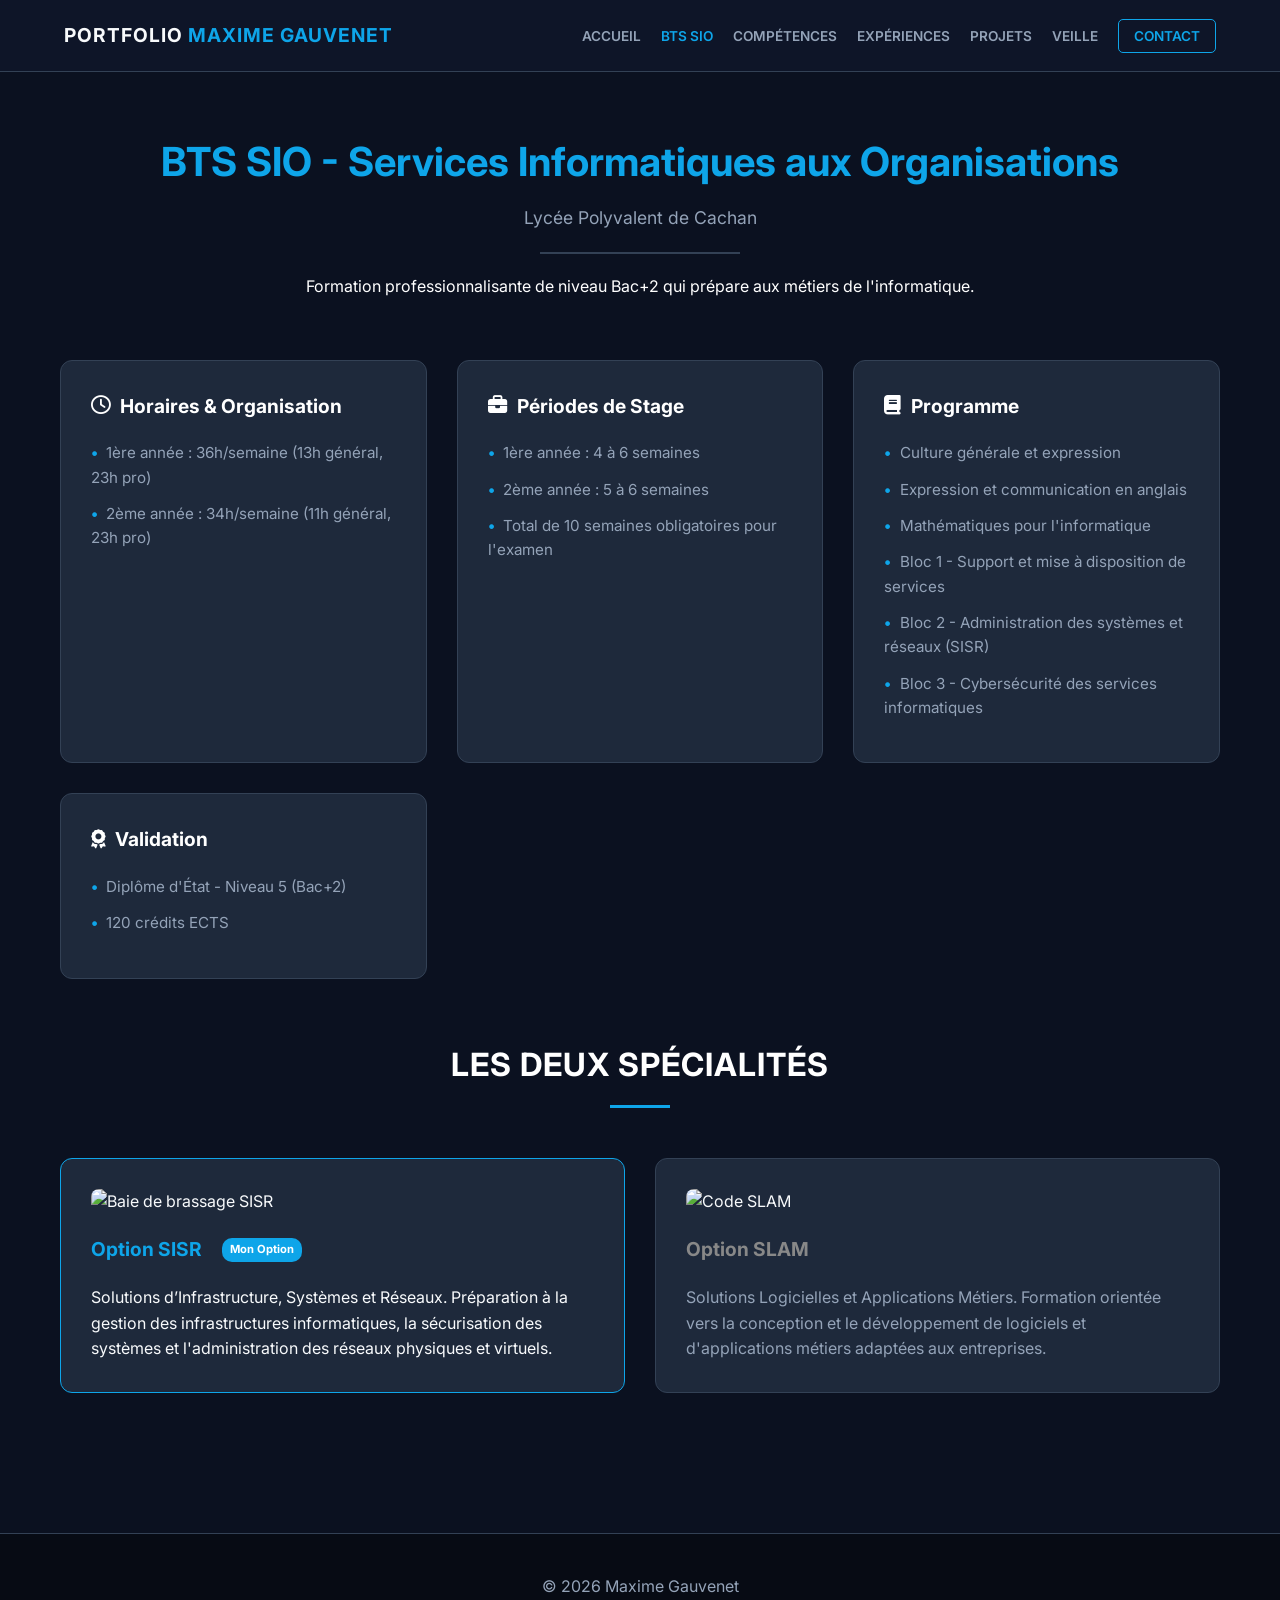
==== commit 823ee412: "Update bts-sio.html" ====
--- a/bts-sio.html
+++ b/bts-sio.html
@@ -7,7 +7,7 @@
     <link rel="stylesheet" href="style.css">
     <link rel="stylesheet" href="https://cdnjs.cloudflare.com/ajax/libs/font-awesome/6.4.0/css/all.min.css">
 </head>
-<body>
+<body class="bg-alt">
 
     <nav class="navbar">
         <div class="logo">Portfolio <span>Maxime GAUVENET</span></div>
@@ -69,11 +69,15 @@
 
             <h2 class="section-title">Les deux spécialités</h2>
             <div class="formation-blocks" style="grid-template-columns: 1fr 1fr;">
+                
                 <div class="formation-block" style="border-color: var(--primary);">
+                    <img src="https://images.unsplash.com/photo-1558494949-ef010cbdcc31?auto=format&fit=crop&w=600&q=80" alt="Baie de brassage SISR" style="width: 100%; height: 200px; object-fit: cover; border-radius: 8px; margin-bottom: 20px;">
                     <h3 style="color: var(--primary);">Option SISR <span style="background:var(--primary);color:white;font-size:0.7rem;padding:3px 8px;border-radius:10px;margin-left:10px;">Mon Option</span></h3>
                     <p>Solutions d’Infrastructure, Systèmes et Réseaux. Préparation à la gestion des infrastructures informatiques, la sécurisation des systèmes et l'administration des réseaux physiques et virtuels.</p>
                 </div>
+
                 <div class="formation-block">
+                    <img src="https://images.unsplash.com/photo-1517694712202-14dd9538aa97?auto=format&fit=crop&w=600&q=80" alt="Code SLAM" style="width: 100%; height: 200px; object-fit: cover; border-radius: 8px; margin-bottom: 20px;">
                     <h3 style="color: #888;">Option SLAM</h3>
                     <p style="color: var(--text-muted);">Solutions Logicielles et Applications Métiers. Formation orientée vers la conception et le développement de logiciels et d'applications métiers adaptées aux entreprises.</p>
                 </div>
